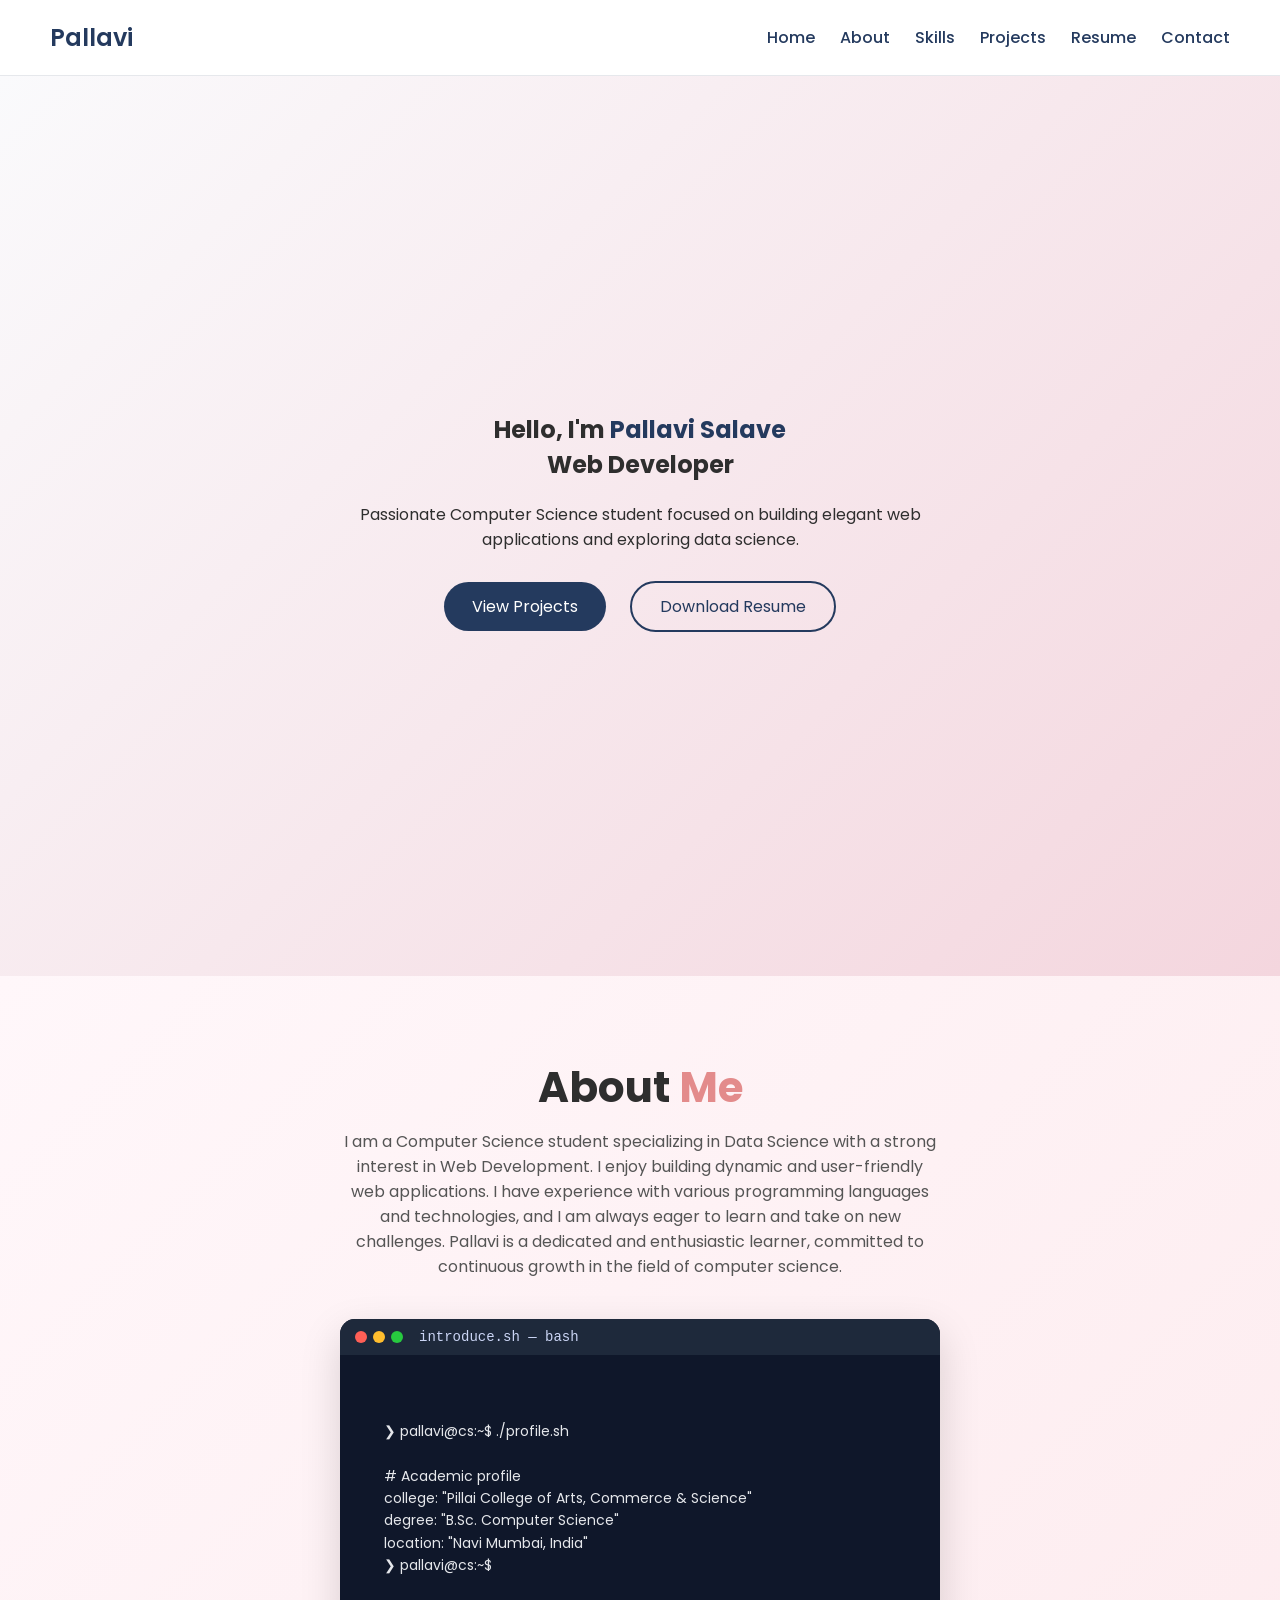
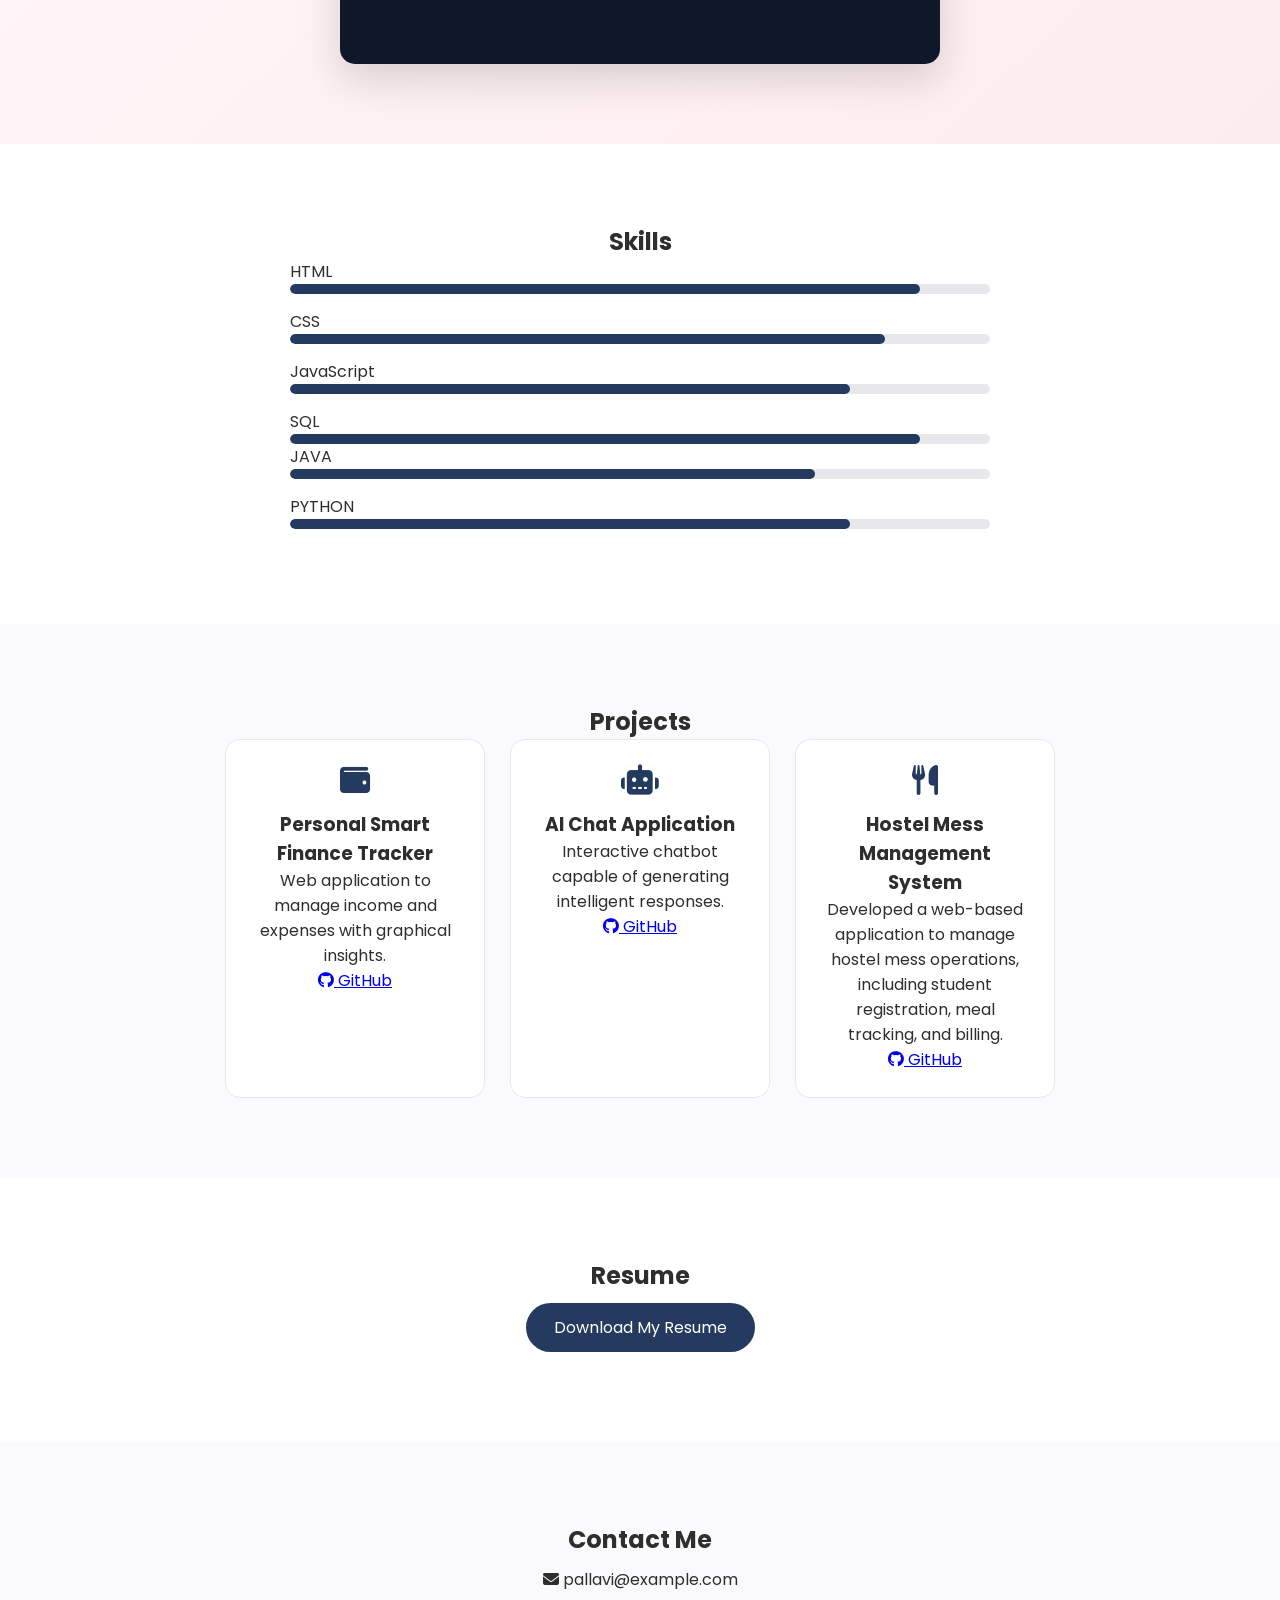
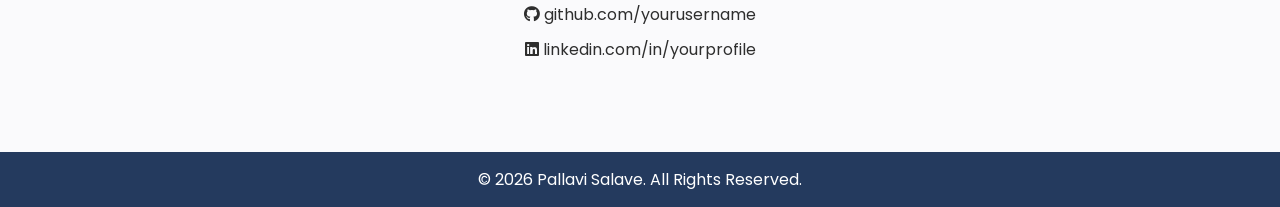
==== index.html @ 35fc367c "Add files via upload" ====
<!DOCTYPE html>
<html lang="en">

<head>
    <meta charset="UTF-8">
    <meta name="viewport" content="width=device-width, initial-scale=1.0">
    <title>Pallavi Salave | Portfolio</title>
    <link href="https://fonts.googleapis.com/css2?family=Poppins:wght@300;400;600&display=swap" rel="stylesheet">
    <link rel="stylesheet" href="styles.css">
    <!-- Font Awesome for icons -->
    <link rel="stylesheet" href="https://cdnjs.cloudflare.com/ajax/libs/font-awesome/6.5.0/css/all.min.css">
</head>

<body>

    <!-- Navigation -->
    <nav class="navbar">
        <div class="logo">Pallavi</div>
        <ul class="nav-links">
            <li><a href="#home">Home</a></li>
            <li><a href="#about">About</a></li>
            <li><a href="#skills">Skills</a></li>
            <li><a href="#projects">Projects</a></li>
            <li><a href="#resume">Resume</a></li>
            <li><a href="#contact">Contact</a></li>
        </ul>
    </nav>

    <!-- Hero Section -->
    <section id="home" class="hero">
        <div class="hero-content">
            <h1>Hello, I'm <span>Pallavi Salave</span></h1>
            <h2><span id="typing"></span></h2>
            <p>
                Passionate Computer Science student focused on building elegant web
                applications and exploring data science.
            </p>
            <div class="hero-buttons">
                <a href="#projects" class="btn">View Projects</a>
                <a href="resume.pdf" class="btn-outline" download>Download Resume</a>
            </div>
        </div>
    </section>


    <section id="about" class="about-section">
        <h2 class="section-title">About <span>Me</span></h2>
        <p class="section-subtitle">
          I am a Computer Science student specializing in Data Science with a strong
          interest in Web Development. I enjoy building dynamic and user-friendly web
          applications. I have experience with various programming languages and technologies, and I am always eager to learn and take on new challenges. Pallavi is a dedicated and enthusiastic learner, committed to continuous growth in the field of computer science.
        </p>
      
        <div class="terminal-wrapper">
          <div class="terminal-card">
            <div class="terminal-header">
              <span class="dot red"></span>
              <span class="dot yellow"></span>
              <span class="dot green"></span>
              <span class="terminal-title">introduce.sh — bash</span>
            </div>
            <div class="terminal-body">
      <pre>
      ❯ pallavi@cs:~$ ./profile.sh
      
      # Academic profile
      college: "Pillai College of Arts, Commerce & Science"
      degree: "B.Sc. Computer Science"
      location: "Navi Mumbai, India"
      ❯ pallavi@cs:~$
      </pre>
            </div>
          </div>
        </div>
      </section>
    <!-- Skills Section -->
    <section id="skills" class="section bg-light">
        <h2>Skills</h2>
        <div class="skills-container">
            <div class="skill">
                <p>HTML</p>
                <div class="progress">
                    <div style="width: 90%"></div>
                </div>
            </div>
            <div class="skill">
                <p>CSS</p>
                <div class="progress">
                    <div style="width: 85%"></div>
                </div>
            </div>
            <div class="skill">
                <p>JavaScript</p>
                <div class="progress">
                    <div style="width: 80%"></div>
                </div>
            </div>
            <div class="skill">
                <p>SQL</p>
                <div class="progress">
                    <div style="width: 90%"></div>
                </div>
                <div class="skill">
                    <p>JAVA</p>
                    <div class="progress">
                        <div style="width: 75%"></div>
                    </div>
            </div>
            <div class="skill">
                <p>PYTHON</p>
                <div class="progress">
                    <div style="width: 80%"></div>
                </div>
        </div>
    </section>

<!-- Projects Section -->
<section id="projects" class="section">
    <h2>Projects</h2>
    <div class="projects-container">

        <!-- Project 1 -->
        <div class="project-card">
            <i class="fas fa-wallet icon"></i>
            <h3>Personal Smart Finance Tracker</h3>
            <p>Web application to manage income and expenses with graphical insights.</p>
            <div class="project-links">
                <a href="https://github.com/pallavisalave21/Personal-Smart-Finance-Tracker" target="_blank" class="btn-small">
                    <i class="fab fa-github"></i> GitHub
                </a>
            </div>
        </div>

        <!-- Project 3 -->
        <div class="project-card">
            <i class="fas fa-robot icon"></i>
            <h3>AI Chat Application</h3>
            <p>Interactive chatbot capable of generating intelligent responses.</p>
            <div class="project-links">
                <a href="https://github.com/pallavisalave21/LumiChat-" target="_blank" class="btn-small">
                    <i class="fab fa-github"></i> GitHub
                </a>
            </div>
        </div>

 <!-- Project 4: Hostel Mess Management System -->
 <div class="project-card">
    <i class="fas fa-utensils icon"></i>
    <h3>Hostel Mess Management System</h3>
    <p>
        Developed a web-based application to manage hostel mess operations,
        including student registration, meal tracking, and billing.
    </p>
    <div class="project-links">
        <a href="https://github.com/pallavisalave21/hostel-mess-management-system" target="_blank" class="btn-small">
            <i class="fab fa-github"></i> GitHub
        </a>
    </div>
</div>

    </div>
</section>

    <!-- Resume Section -->
    <section id="resume" class="section bg-light">
        <h2>Resume</h2>
        <a href="PALLAVI'S RESUME.pdf" class="btn" download>Download My Resume</a>
    </section>

    <!-- Contact Section -->
    <section id="contact" class="section">
        <h2>Contact Me</h2>
        <div class="contact-info">
            <p><i class="fas fa-envelope"></i> pallavi@example.com</p>
            <p><i class="fab fa-github"></i> github.com/yourusername</p>
            <p><i class="fab fa-linkedin"></i> linkedin.com/in/yourprofile</p>
        </div>
    </section>

    <!-- Footer -->
    <footer>
        <p>© 2026 Pallavi Salave. All Rights Reserved.</p>
    </footer>

    <script src="script.js"></script>
</body>

</html>
---- styles.css ----
:root {
    --background: #FAFAFC;
    --primary-pink: #F4D6DE;
    --secondary-navy: #243A5E;
    --accent-blue: #6C8EBF;
    --text-dark: #2E2E2E;
    --white: #FFFFFF;
    --border-light: #E6E8EC;
}

* {
    margin: 0;
    padding: 0;
    box-sizing: border-box;
    font-family: 'Poppins', sans-serif;
}

body {
    background-color: var(--background);
    color: var(--text-dark);
    scroll-behavior: smooth;
}

/* Navbar */
.navbar {
    display: flex;
    justify-content: space-between;
    align-items: center;
    padding: 20px 50px;
    background: var(--white);
    border-bottom: 1px solid var(--border-light);
    position: sticky;
    top: 0;
    z-index: 1000;
}

.logo {
    font-size: 24px;
    font-weight: 600;
    color: var(--secondary-navy);
}

.nav-links {
    list-style: none;
    display: flex;
    gap: 25px;
}

.nav-links a {
    text-decoration: none;
    color: var(--secondary-navy);
    font-weight: 500;
    transition: color 0.3s;
}

.nav-links a:hover {
    color: var(--accent-blue);
}

/* Hero Section */
.hero {
    min-height: 100vh;
    background: linear-gradient(135deg, #FAFAFC, #F4D6DE);
    display: flex;
    justify-content: center;
    align-items: center;
    text-align: center;
    padding: 20px;
}

.hero h1 span {
    color: var(--secondary-navy);
}

.hero p {
    margin: 20px 0;
    max-width: 600px;
}

/* Buttons */
.btn {
    background: var(--secondary-navy);
    color: var(--white);
    padding: 12px 28px;
    border-radius: 30px;
    text-decoration: none;
    margin: 10px;
    transition: all 0.3s ease;
    display: inline-block;
}

.btn:hover {
    background: var(--accent-blue);
    transform: translateY(-2px);
}

.btn-outline {
    border: 2px solid var(--secondary-navy);
    color: var(--secondary-navy);
    padding: 12px 28px;
    border-radius: 30px;
    text-decoration: none;
    margin: 10px;
    transition: all 0.3s ease;
}

.btn-outline:hover {
    background: var(--secondary-navy);
    color: var(--white);
}

/* Sections */
.section {
    padding: 80px 20px;
    text-align: center;
}

.bg-light {
    background-color: var(--white);
}

/* Skills */
.skills-category {
    margin-bottom: 40px;
}

.skills-category h3 {
    margin-bottom: 20px;
    color: #243A5E;
    font-weight: 600;
    text-align: center;
}

.skills-container {
    max-width: 700px;
    margin: auto;
}

.skill {
    margin-bottom: 15px;
    text-align: left;
}

.progress {
    background: #e6e8ec;
    border-radius: 20px;
    overflow: hidden;
    height: 10px;
}

.progress div {
    background: #243A5E;
    height: 100%;
    border-radius: 20px;
}

/* Projects */
.projects-container {
    display: flex;
    flex-wrap: wrap;
    justify-content: center;
    gap: 25px;
}

.project-card {
    background: var(--white);
    padding: 25px;
    width: 260px;
    border-radius: 15px;
    border: 1px solid var(--border-light);
    transition: transform 0.3s, box-shadow 0.3s;
}

.project-card .icon {
    font-size: 30px;
    color: var(--secondary-navy);
    margin-bottom: 15px;
}

.project-card:hover {
    transform: translateY(-8px);
    box-shadow: 0 10px 25px rgba(0, 0, 0, 0.08);
}

/* Contact */
.contact-info p {
    margin: 10px 0;
}

/* Footer */
footer {
    background: var(--secondary-navy);
    color: var(--white);
    padding: 15px;
    text-align: center;
}
/* About Section */
.about-section {
    padding: 80px 20px;
    background: linear-gradient(135deg, #fff7fa, #fdecef);
    text-align: center;
    font-family: 'Poppins', sans-serif;
  }
  
  .section-tag {
    color: #c97a7a;
    font-family: 'Courier New', monospace;
    letter-spacing: 2px;
    margin-bottom: 10px;
  }
  
  .section-title {
    font-size: 42px;
    color: #2e2e2e;
    margin-bottom: 10px;
  }
  
  .section-title span {
    color: #e38b8b;
  }
  
  .section-subtitle {
    max-width: 600px;
    margin: 0 auto 40px auto;
    color: #555;
  }
  
  /* Wrapper to center the terminal */
  .terminal-wrapper {
    display: flex;
    justify-content: center;
    align-items: center;
  }
  
  /* Terminal Card with reduced width */
  .terminal-card {
    background: #0f172a;
    color: #e5e7eb;
    border-radius: 15px;
    overflow: hidden;
    box-shadow: 0 15px 40px rgba(0, 0, 0, 0.15);
    width: 100%;
    max-width: 600px;   /* Adjust this value to control width */
    text-align: left;
  }
  
  /* Terminal Header */
  .terminal-header {
    background: #1e293b;
    padding: 10px 15px;
    display: flex;
    align-items: center;
  }
  
  .dot {
    width: 12px;
    height: 12px;
    border-radius: 50%;
    margin-right: 6px;
  }
  
  .red { background: #ff5f56; }
  .yellow { background: #ffbd2e; }
  .green { background: #27c93f; }
  
  .terminal-title {
    margin-left: 10px;
    font-size: 14px;
    color: #cbd5f5;
    font-family: 'Courier New', monospace;
  }
  
  /* Terminal Body */
  .terminal-body {
    padding: 20px;
    font-family: 'Courier New', monospace;
    font-size: 14px;
    white-space: pre-wrap;
    line-height: 1.6;
  }
  @media (max-width: 768px) {
    .section-title {
      font-size: 32px;
    }
  
    .terminal-card {
      max-width: 90%;
    }
  }
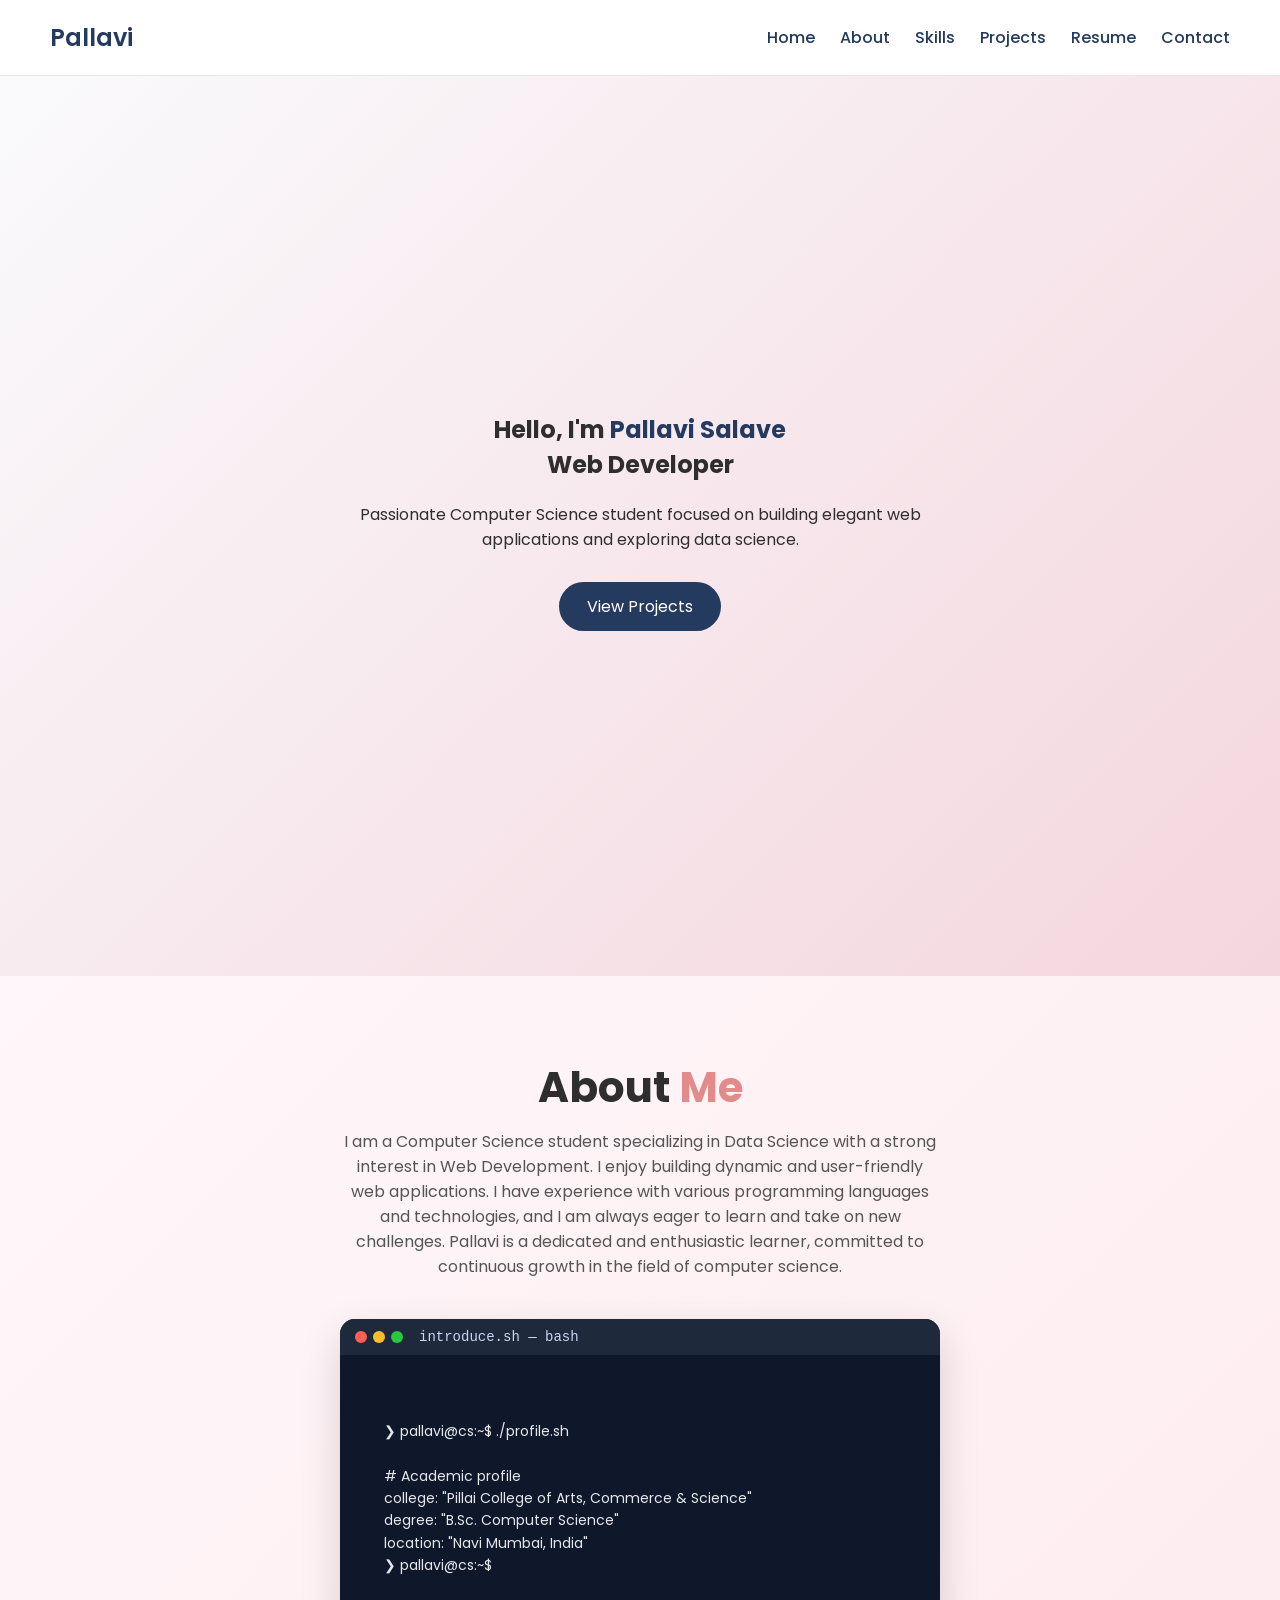
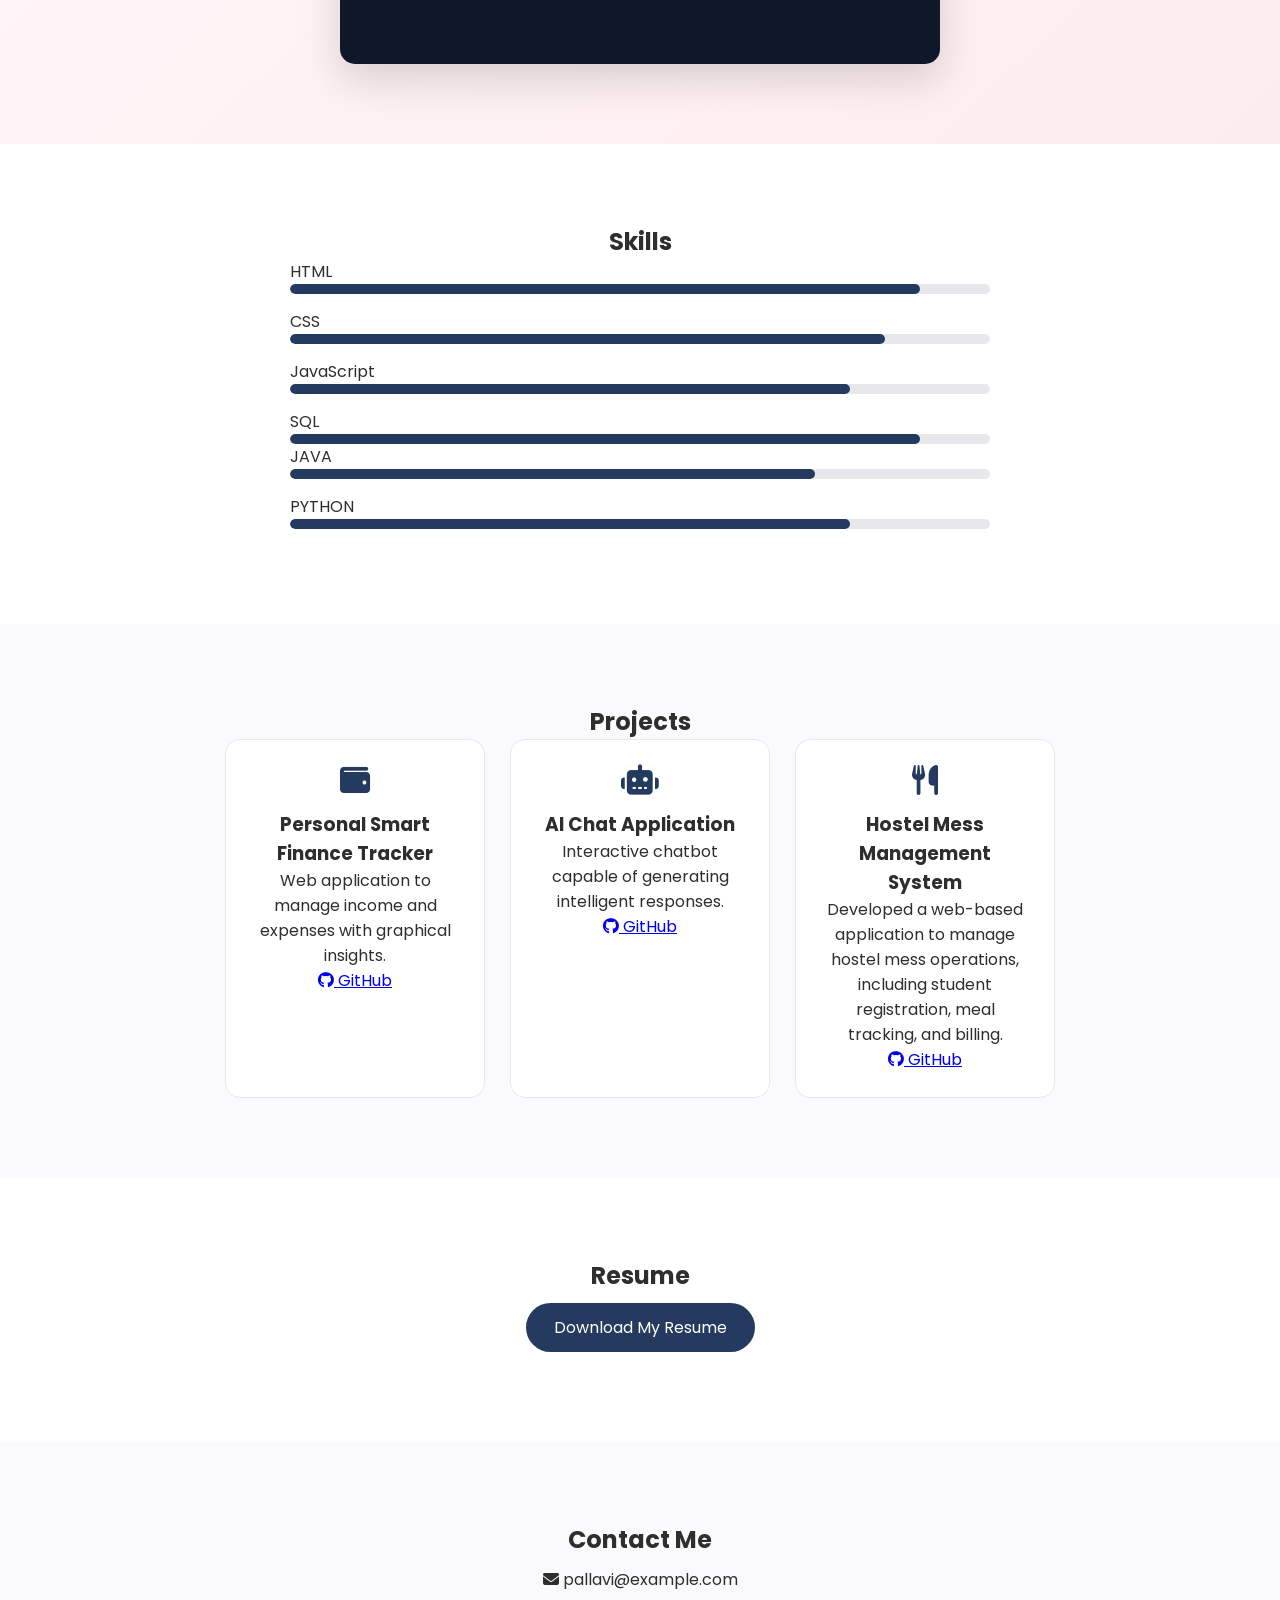
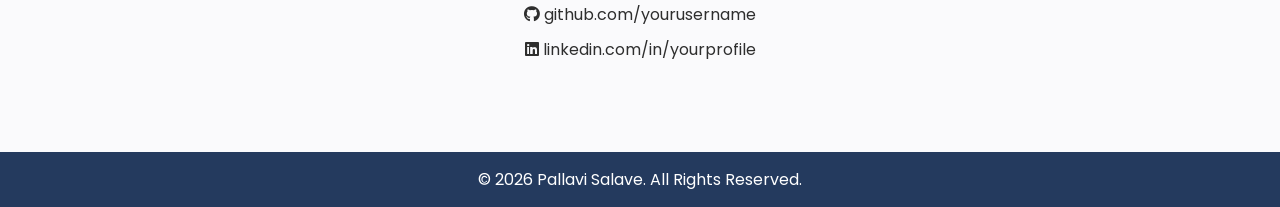
==== commit ada38be2: "Remove download link for resume from index.html" ====
--- a/index.html
+++ b/index.html
@@ -37,7 +37,6 @@
             </p>
             <div class="hero-buttons">
                 <a href="#projects" class="btn">View Projects</a>
-                <a href="resume.pdf" class="btn-outline" download>Download Resume</a>
             </div>
         </div>
     </section>
@@ -185,4 +184,4 @@
     <script src="script.js"></script>
 </body>
 
-</html>+</html>
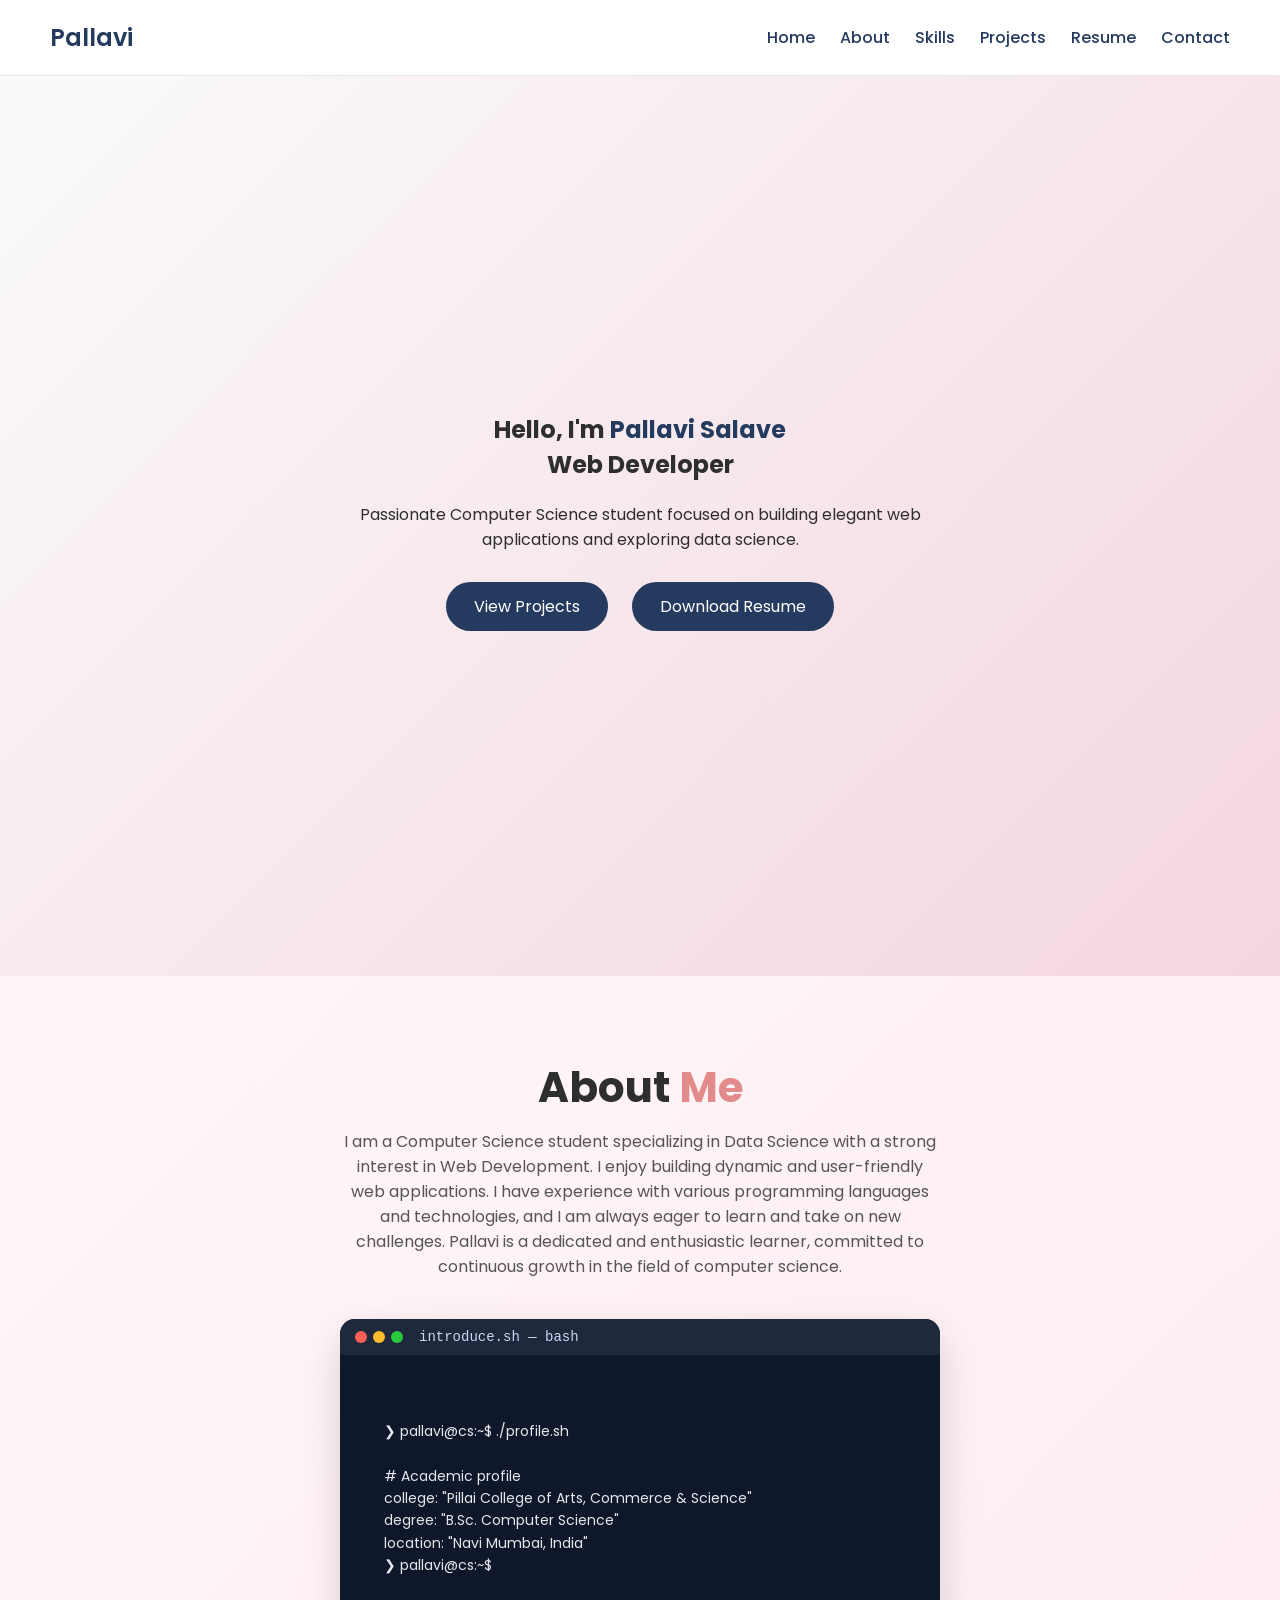
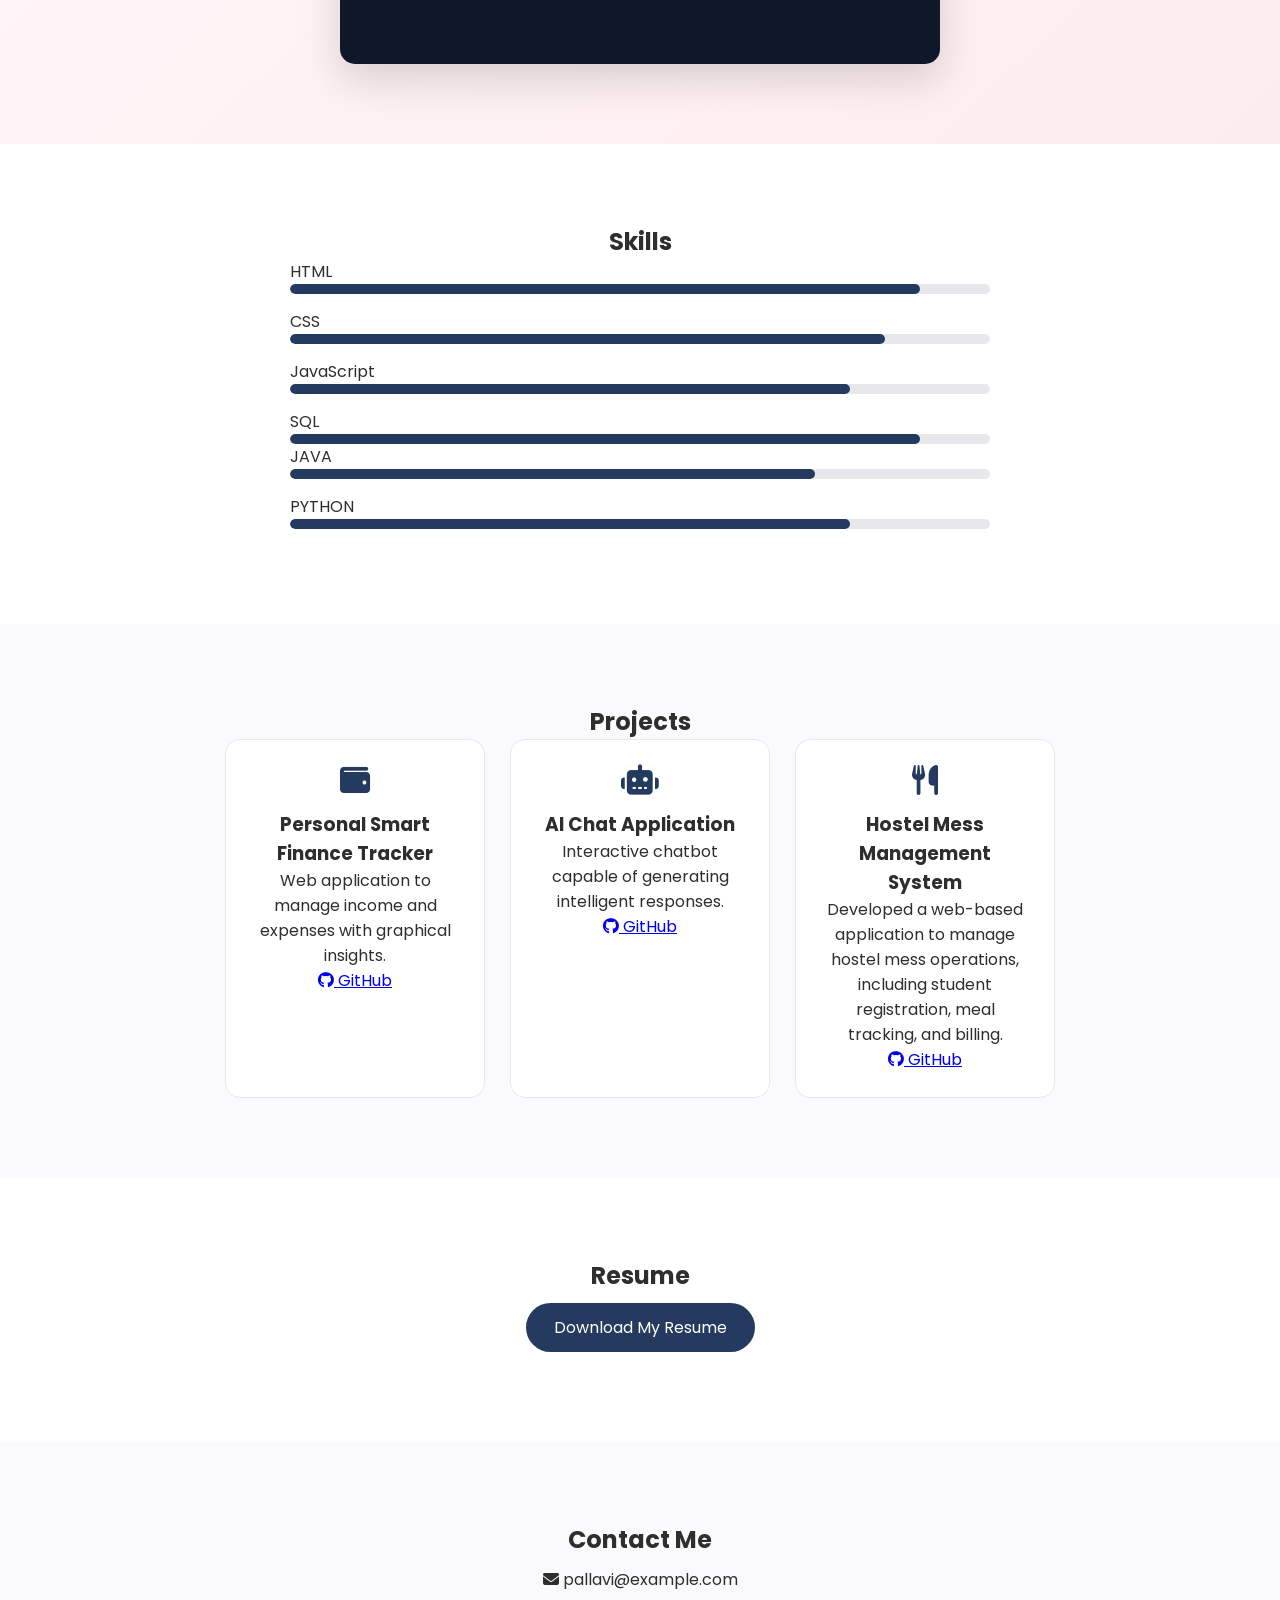
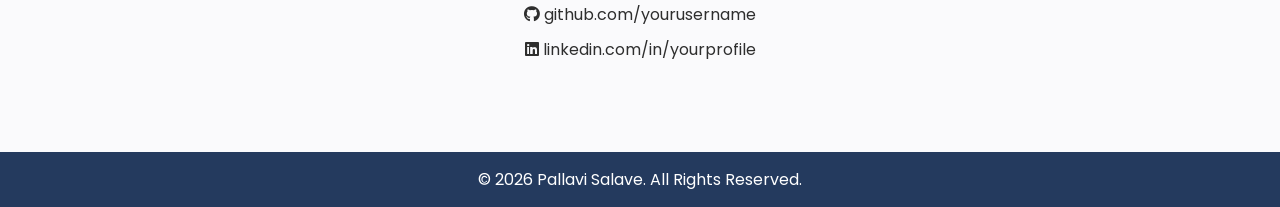
==== commit 97b62b01: "Add download link for resume in index.html" ====
--- a/index.html
+++ b/index.html
@@ -37,6 +37,7 @@
             </p>
             <div class="hero-buttons">
                 <a href="#projects" class="btn">View Projects</a>
+                <a href="PALLAVI'S RESUME.pdf" class="btn" download>Download Resume</a>
             </div>
         </div>
     </section>
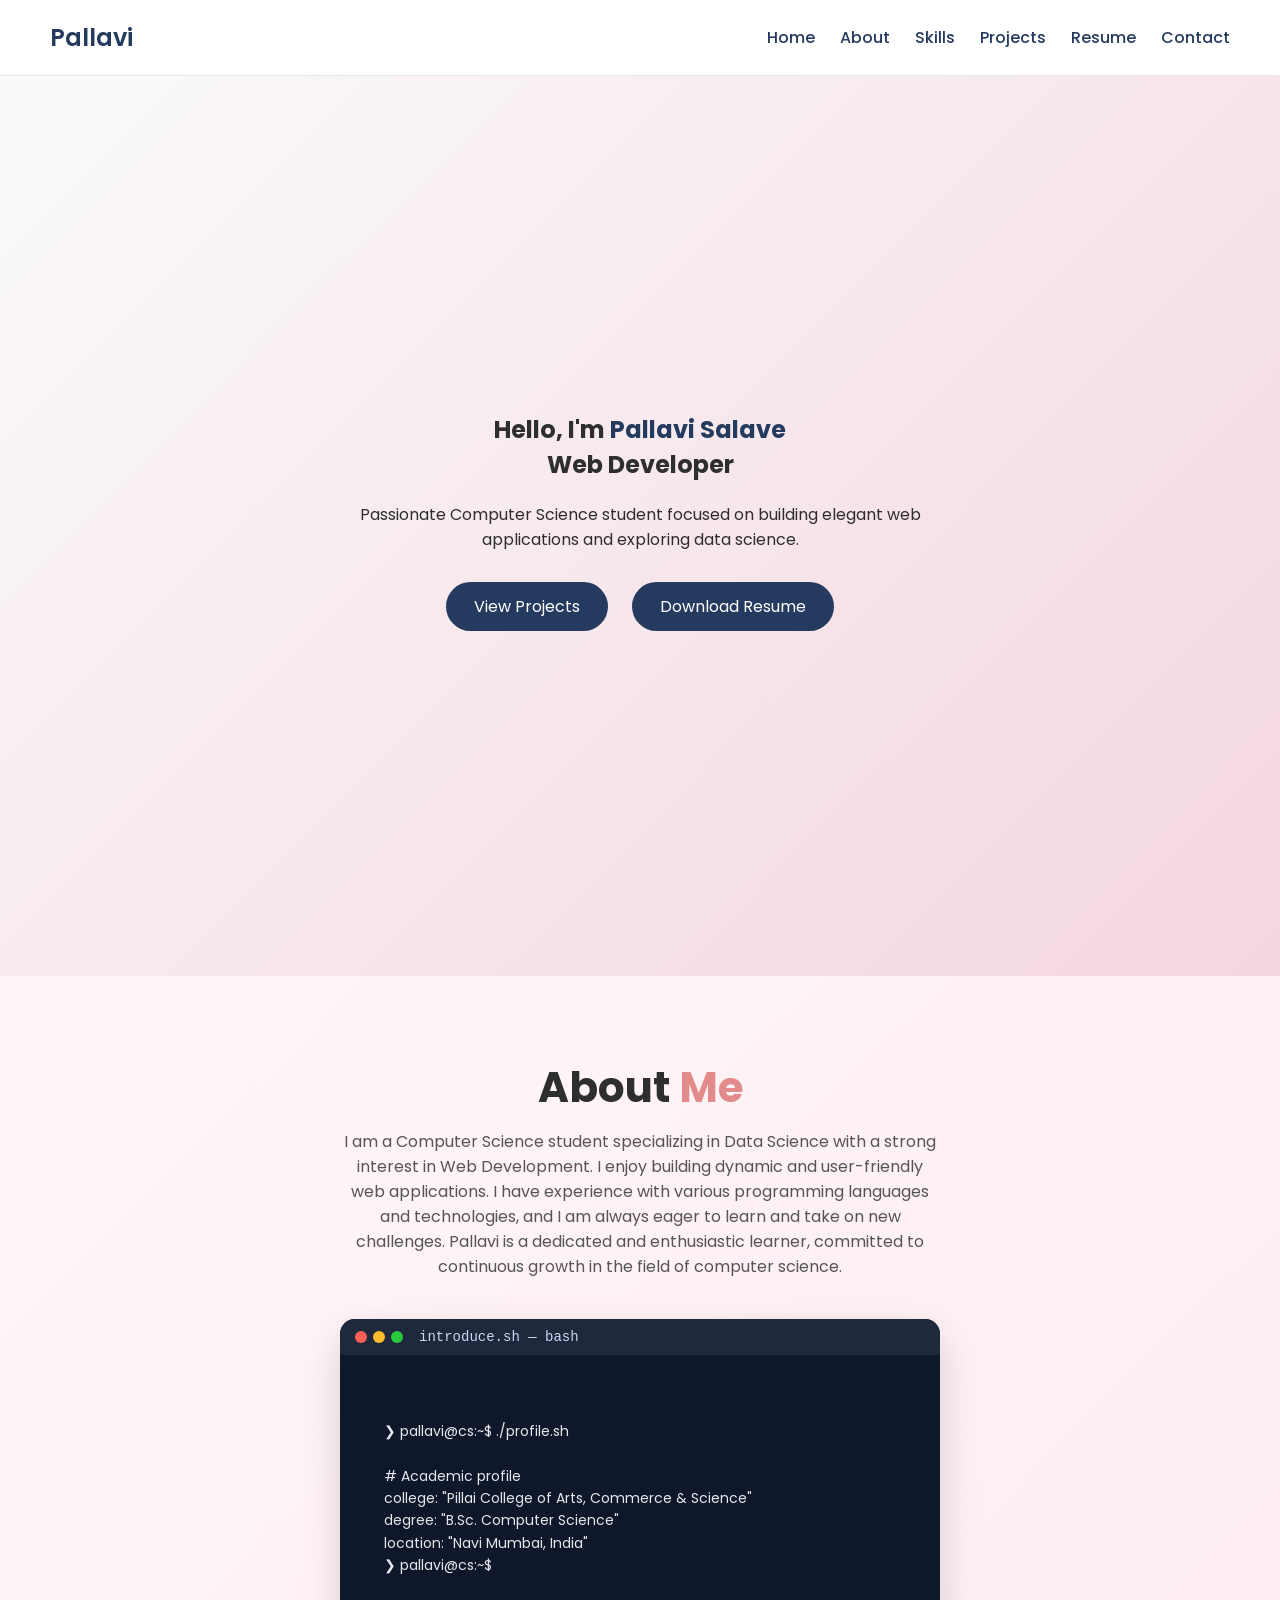
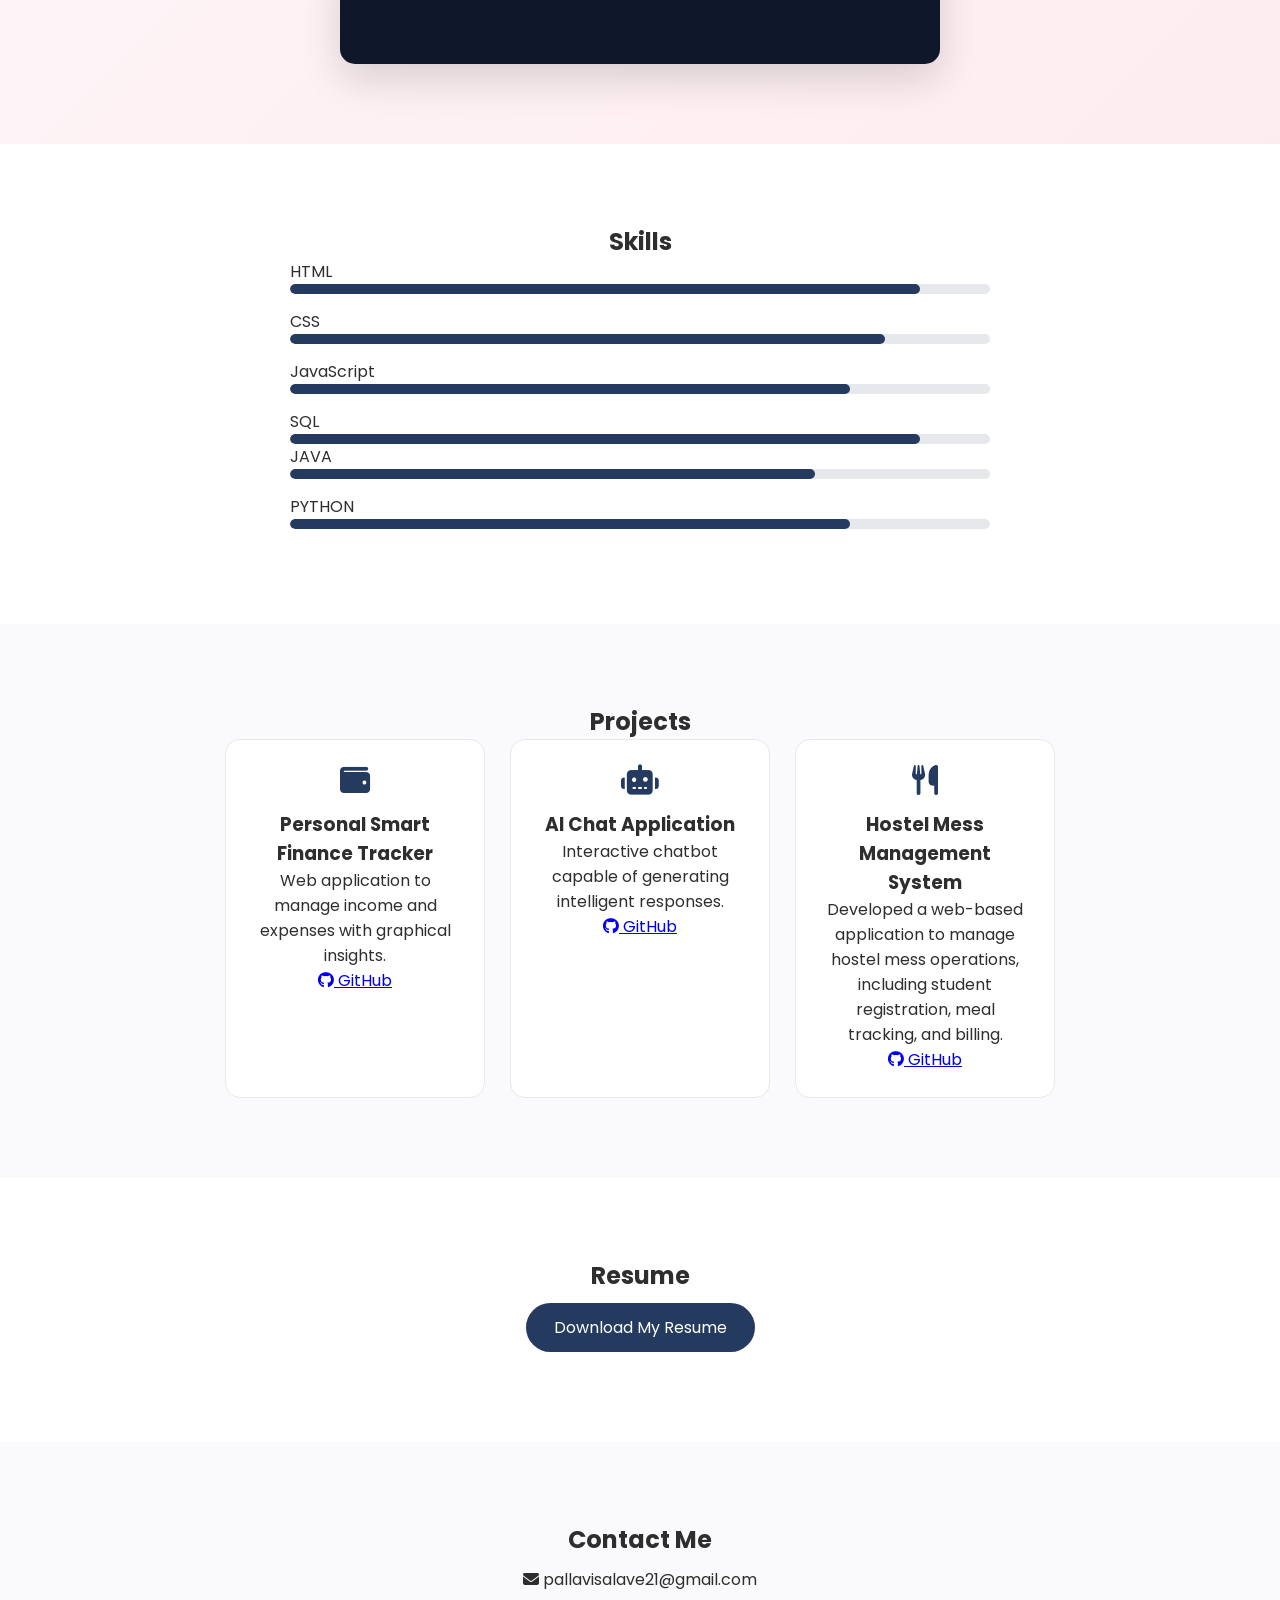
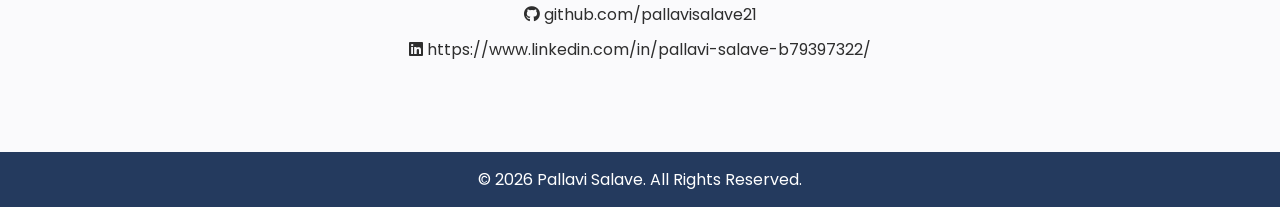
==== commit fb3e9295: "Update contact information in index.html" ====
--- a/index.html
+++ b/index.html
@@ -171,9 +171,9 @@
     <section id="contact" class="section">
         <h2>Contact Me</h2>
         <div class="contact-info">
-            <p><i class="fas fa-envelope"></i> pallavi@example.com</p>
-            <p><i class="fab fa-github"></i> github.com/yourusername</p>
-            <p><i class="fab fa-linkedin"></i> linkedin.com/in/yourprofile</p>
+            <p><i class="fas fa-envelope"></i> pallavisalave21@gmail.com</p>
+            <p><i class="fab fa-github"></i> github.com/pallavisalave21</p>
+            <p><i class="fab fa-linkedin"></i> https://www.linkedin.com/in/pallavi-salave-b79397322/</p>
         </div>
     </section>
 
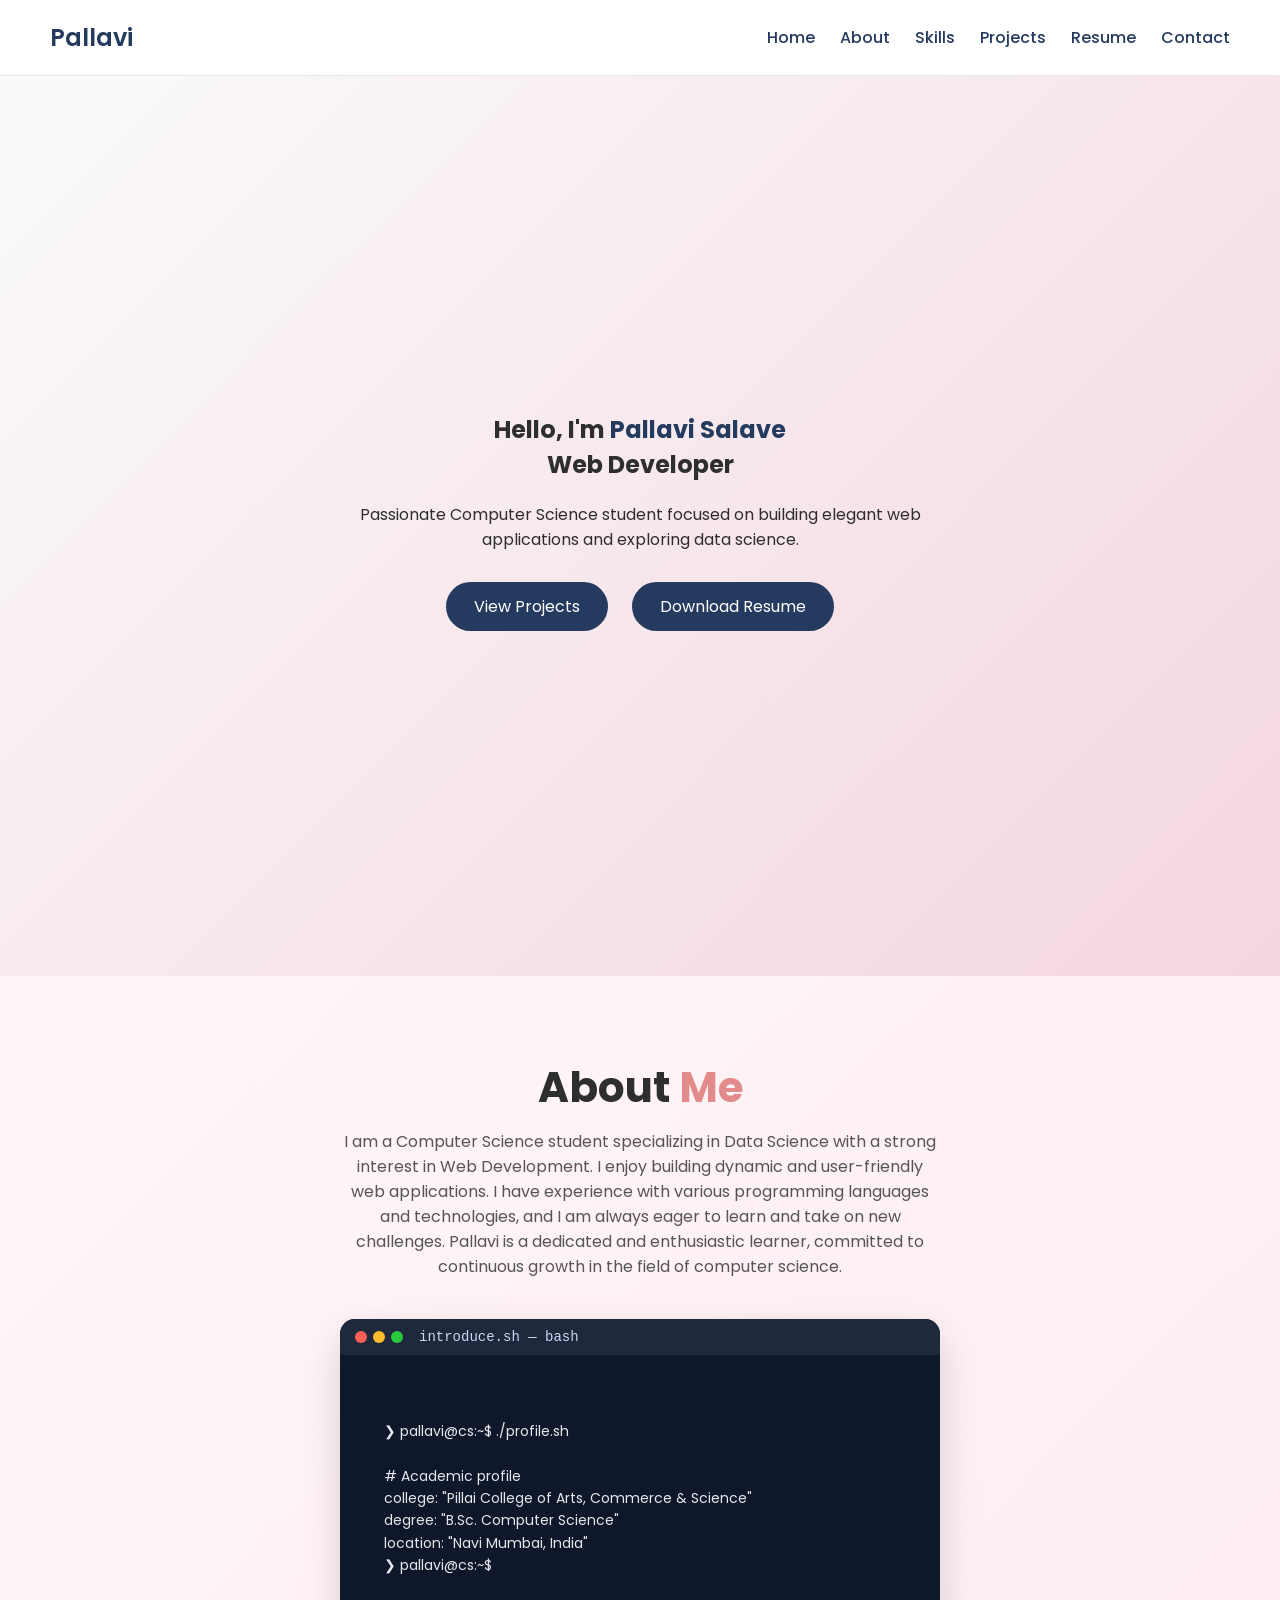
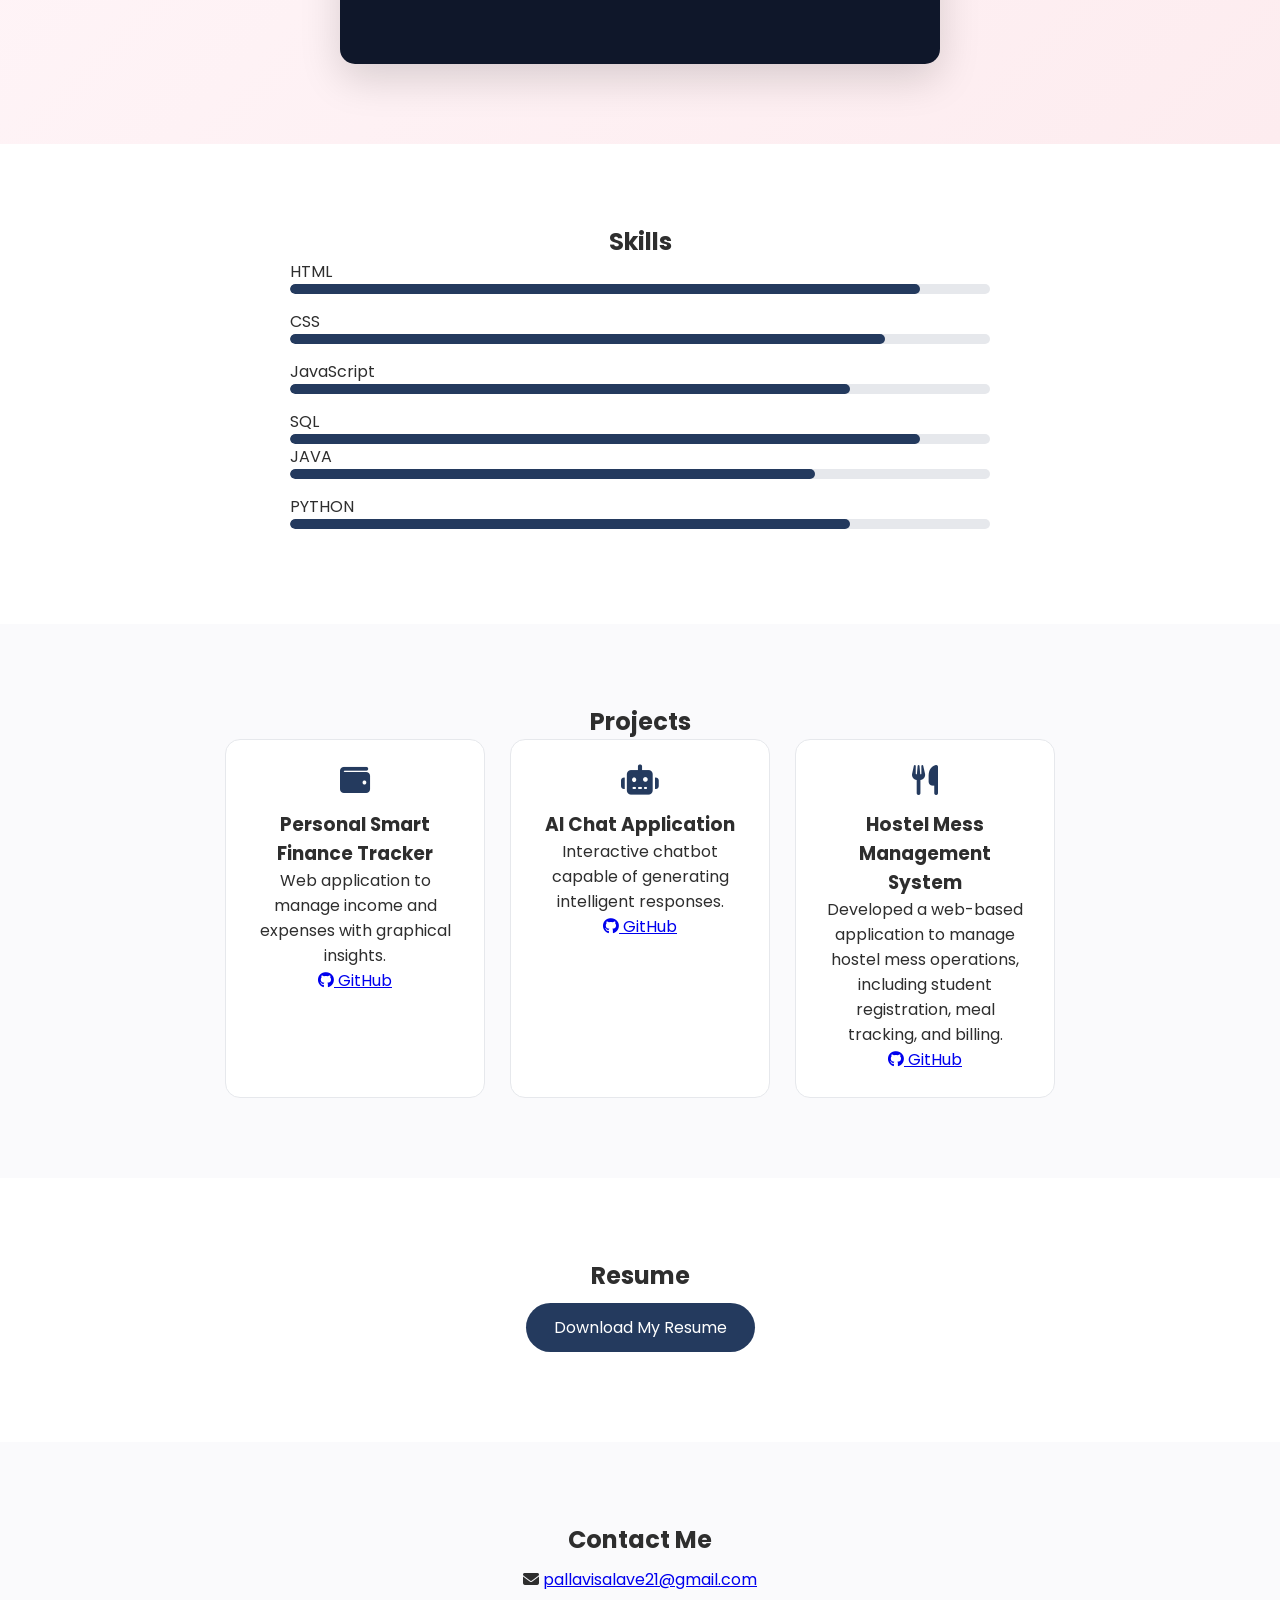
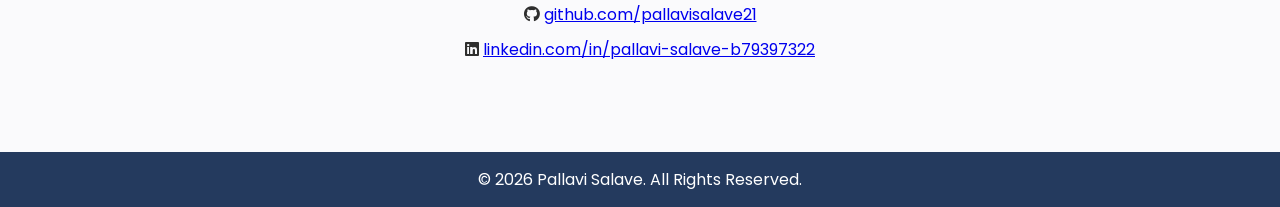
==== commit d7736833: "Enhance contact section with links Updated contact section to include clickable links for email, Git" ====
--- a/index.html
+++ b/index.html
@@ -167,15 +167,30 @@
         <a href="PALLAVI'S RESUME.pdf" class="btn" download>Download My Resume</a>
     </section>
 
-    <!-- Contact Section -->
-    <section id="contact" class="section">
-        <h2>Contact Me</h2>
-        <div class="contact-info">
-            <p><i class="fas fa-envelope"></i> pallavisalave21@gmail.com</p>
-            <p><i class="fab fa-github"></i> github.com/pallavisalave21</p>
-            <p><i class="fab fa-linkedin"></i> https://www.linkedin.com/in/pallavi-salave-b79397322/</p>
-        </div>
-    </section>
+<!-- Contact Section -->
+<section id="contact" class="section">
+    <h2>Contact Me</h2>
+    <div class="contact-info">
+        <p>
+            <i class="fas fa-envelope"></i>
+            <a href="mailto:pallavisalave21@gmail.com">
+                pallavisalave21@gmail.com
+            </a>
+        </p>
+        <p>
+            <i class="fab fa-github"></i>
+            <a href="https://github.com/pallavisalave21" target="_blank" rel="noopener noreferrer">
+                github.com/pallavisalave21
+            </a>
+        </p>
+        <p>
+            <i class="fab fa-linkedin"></i>
+            <a href="https://www.linkedin.com/in/pallavi-salave-b79397322/" target="_blank" rel="noopener noreferrer">
+                linkedin.com/in/pallavi-salave-b79397322
+            </a>
+        </p>
+    </div>
+</section>
 
     <!-- Footer -->
     <footer>
